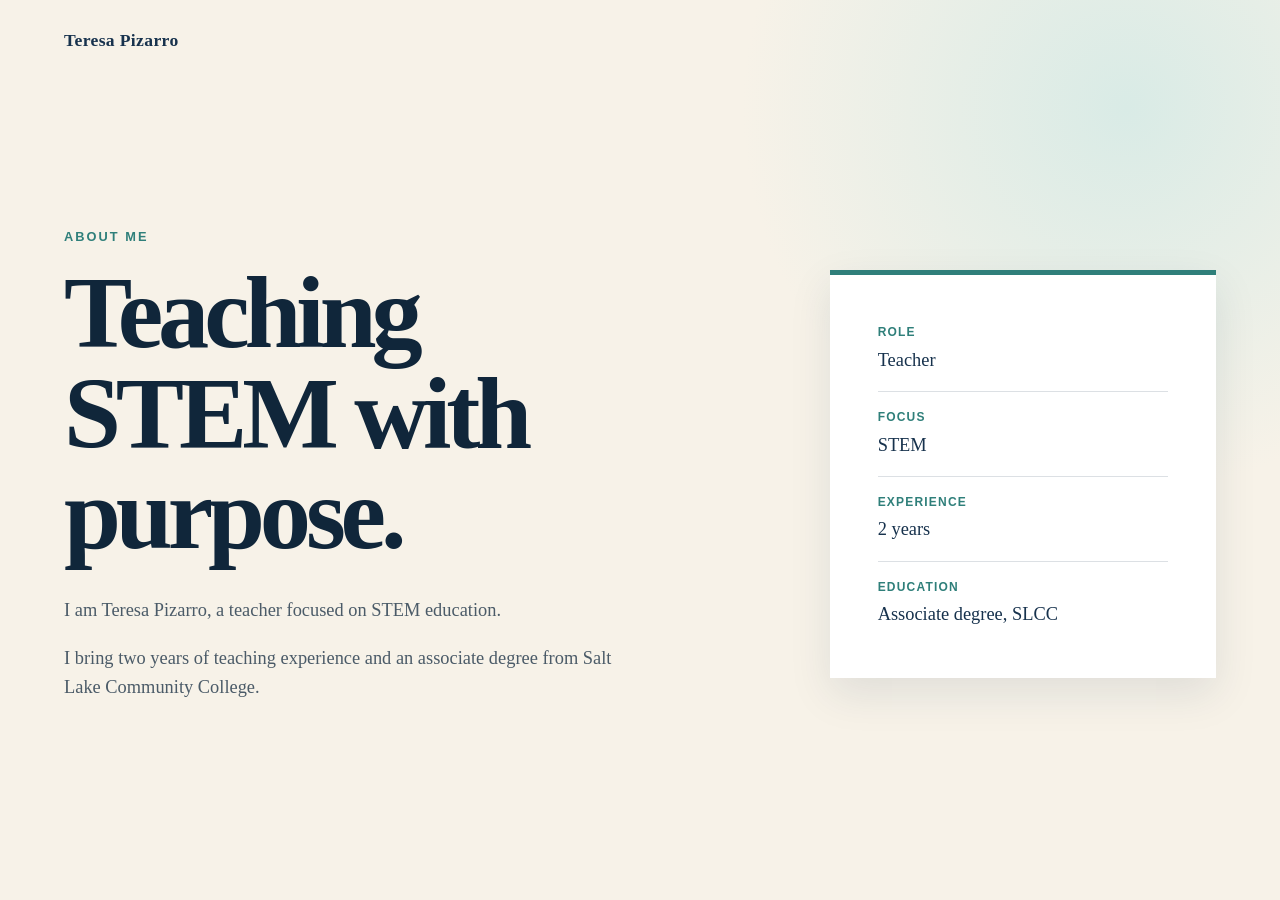
==== index.html @ 5b79caf6 "Build teacher portfolio About section" ====
<!doctype html>
<html lang="en">
  <head>
    <meta charset="utf-8" />
    <meta name="viewport" content="width=device-width, initial-scale=1" />
    <meta
      name="description"
      content="About Teresa Pizarro, a teacher focused on STEM education."
    />
    <title>Teresa Pizarro | Teacher</title>
    <link rel="stylesheet" href="style.css" />
  </head>
  <body>
    <header class="site-header">
      <a class="site-title" href="index.html">Teresa Pizarro</a>
    </header>

    <main>
      <section class="about-section" id="about" aria-labelledby="about-title">
        <div class="about-content">
          <p class="eyebrow">About me</p>
          <h1 id="about-title">Teaching STEM with purpose.</h1>
          <p class="about-introduction">
            I am Teresa Pizarro, a teacher focused on STEM education.
          </p>
          <p>
            I bring two years of teaching experience and an associate degree
            from Salt Lake Community College.
          </p>
        </div>

        <aside class="about-details" aria-label="Professional details">
          <dl>
            <div>
              <dt>Role</dt>
              <dd>Teacher</dd>
            </div>
            <div>
              <dt>Focus</dt>
              <dd>STEM</dd>
            </div>
            <div>
              <dt>Experience</dt>
              <dd>2 years</dd>
            </div>
            <div>
              <dt>Education</dt>
              <dd>Associate degree, SLCC</dd>
            </div>
          </dl>
        </aside>
      </section>
    </main>
  </body>
</html>
---- style.css ----
:root {
  color-scheme: light;
  --navy: #17324d;
  --navy-deep: #10263a;
  --cream: #f7f2e8;
  --teal: #2f7f7a;
  --teal-light: #d9ebe6;
  --ink-muted: #4b5b68;
  --white: #ffffff;
  font-family: Georgia, "Times New Roman", serif;
  line-height: 1.6;
  font-weight: 400;
  color: var(--navy);
  background: var(--cream);
}

* {
  box-sizing: border-box;
}

body {
  min-width: 320px;
  margin: 0;
  background:
    radial-gradient(circle at 88% 12%, var(--teal-light), transparent 24rem),
    var(--cream);
}

.site-header {
  display: flex;
  align-items: center;
  max-width: 76rem;
  min-height: 5rem;
  margin: 0 auto;
  padding: 1rem 2rem;
}

.site-title {
  color: var(--navy);
  font-size: 1.1rem;
  font-weight: 700;
  letter-spacing: 0.02em;
  text-decoration: none;
}

.site-title:focus-visible {
  outline: 0.2rem solid var(--teal);
  outline-offset: 0.35rem;
}

.about-section {
  display: grid;
  grid-template-columns: minmax(0, 1.4fr) minmax(16rem, 0.8fr);
  gap: clamp(2rem, 7vw, 7rem);
  align-items: center;
  max-width: 76rem;
  min-height: calc(100vh - 5rem);
  margin: 0 auto;
  padding: 5rem 2rem 7rem;
}

.about-content {
  max-width: 42rem;
}

.eyebrow {
  margin: 0 0 1rem;
  color: var(--teal);
  font-family: Arial, sans-serif;
  font-size: 0.8rem;
  font-weight: 700;
  letter-spacing: 0.16em;
  text-transform: uppercase;
}

h1 {
  max-width: 11ch;
  margin: 0;
  color: var(--navy-deep);
  font-size: clamp(3.2rem, 8vw, 6.5rem);
  line-height: 0.98;
  letter-spacing: -0.05em;
}

.about-content p:not(.eyebrow) {
  max-width: 36rem;
  color: var(--ink-muted);
  font-size: 1.15rem;
}

.about-content .about-introduction {
  margin-top: 2rem;
  color: var(--navy);
  font-size: 1.35rem;
}

.about-details {
  padding: clamp(1.5rem, 4vw, 3rem);
  border-top: 0.35rem solid var(--teal);
  background: var(--white);
  box-shadow: 0 1rem 2.5rem rgb(23 50 77 / 10%);
}

dl {
  margin: 0;
}

dl > div {
  padding: 1rem 0;
  border-bottom: 1px solid rgb(23 50 77 / 15%);
}

dl > div:first-child {
  padding-top: 0;
}

dl > div:last-child {
  padding-bottom: 0;
  border-bottom: 0;
}

dt {
  margin-bottom: 0.2rem;
  color: var(--teal);
  font-family: Arial, sans-serif;
  font-size: 0.75rem;
  font-weight: 700;
  letter-spacing: 0.1em;
  text-transform: uppercase;
}

dd {
  margin: 0;
  color: var(--navy);
  font-size: 1.15rem;
}

@media (max-width: 46rem) {
  .site-header {
    padding-inline: 1.25rem;
  }

  .about-section {
    grid-template-columns: 1fr;
    min-height: auto;
    padding: 4rem 1.25rem 5rem;
  }

  h1 {
    max-width: 12ch;
  }
}

@media (prefers-reduced-motion: reduce) {
  *,
  *::before,
  *::after {
    scroll-behavior: auto !important;
    transition-duration: 0.01ms !important;
    animation-duration: 0.01ms !important;
    animation-iteration-count: 1 !important;
  }
}
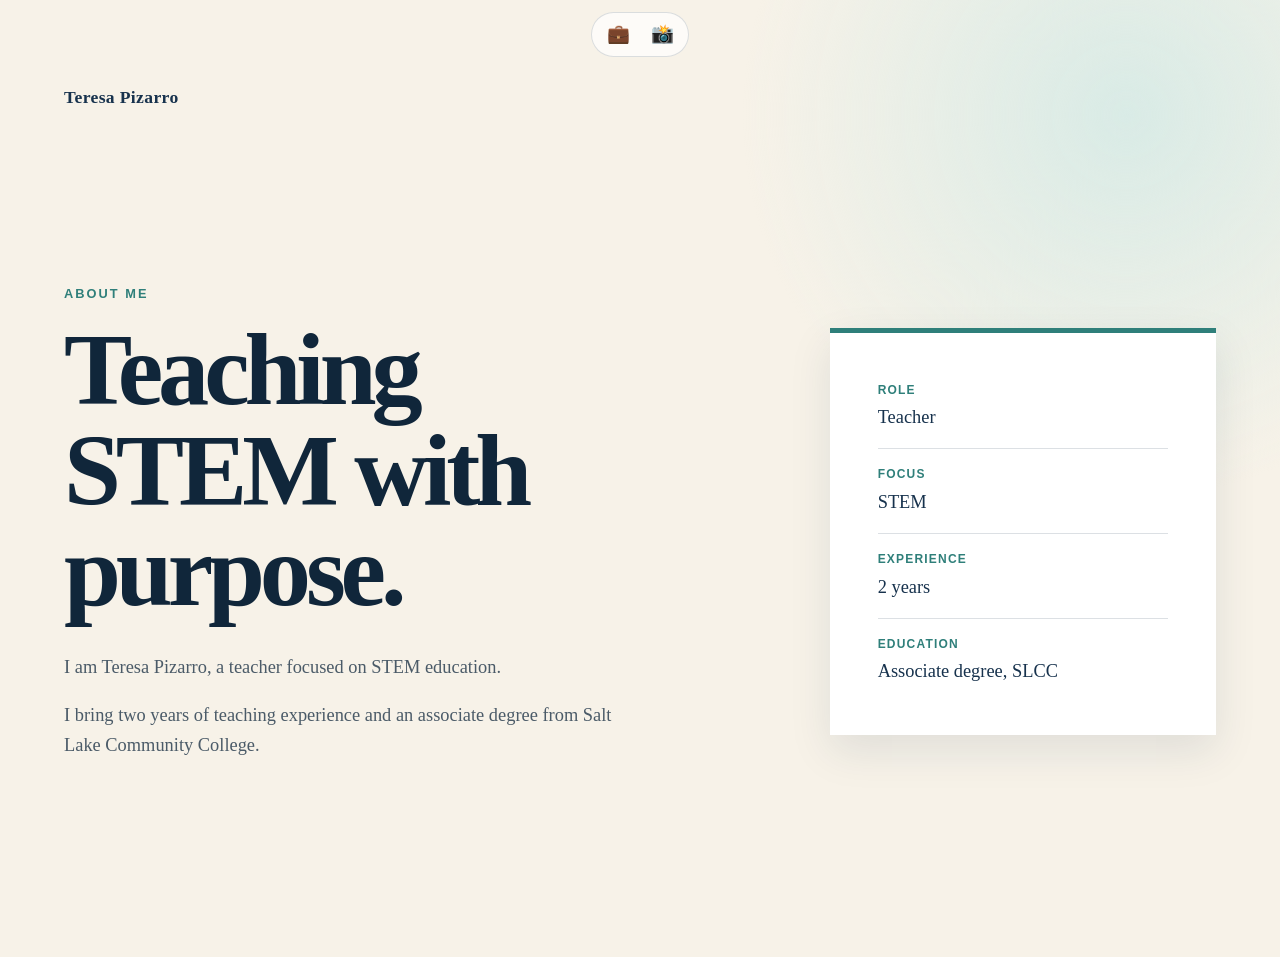
==== commit 7e50cfe9: "social carousel." ====
--- a/index.html
+++ b/index.html
@@ -11,6 +11,13 @@
     <link rel="stylesheet" href="style.css" />
   </head>
   <body>
+    <nav class="social-carousel" aria-label="Social media">
+      <ul>
+        <li><span role="img" aria-label="LinkedIn">💼</span></li>
+        <li><span role="img" aria-label="Instagram">📸</span></li>
+      </ul>
+    </nav>
+
     <header class="site-header">
       <a class="site-title" href="index.html">Teresa Pizarro</a>
     </header>
--- a/style.css
+++ b/style.css
@@ -24,6 +24,33 @@
   background:
     radial-gradient(circle at 88% 12%, var(--teal-light), transparent 24rem),
     var(--cream);
+}
+
+.social-carousel {
+  display: flex;
+  justify-content: center;
+  padding: 0.75rem 1rem 0;
+}
+
+.social-carousel ul {
+  display: flex;
+  gap: 0.75rem;
+  margin: 0;
+  padding: 0.35rem 0.65rem;
+  border: 1px solid rgb(23 50 77 / 15%);
+  border-radius: 999px;
+  background: rgb(255 255 255 / 70%);
+  list-style: none;
+}
+
+.social-carousel li {
+  display: grid;
+  width: 2rem;
+  height: 2rem;
+  place-items: center;
+  border-radius: 50%;
+  font-size: 1.15rem;
+  line-height: 1;
 }
 
 .site-header {
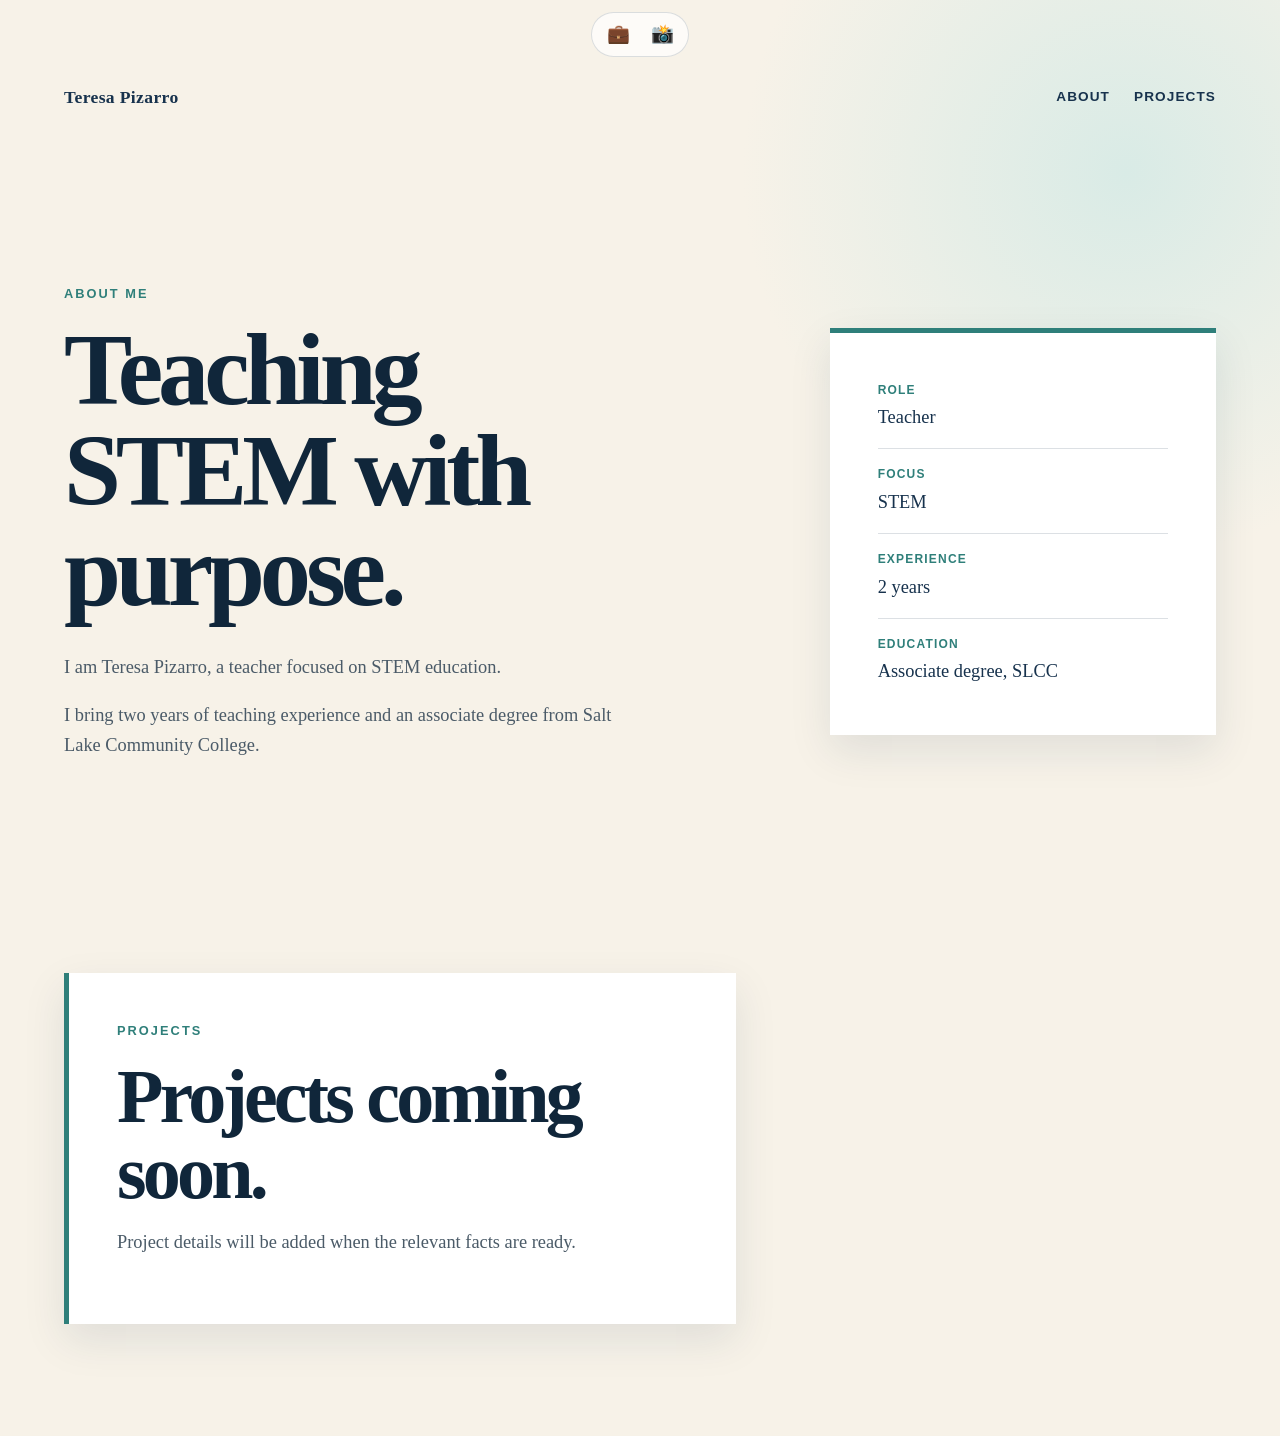
==== commit 0c66a775: "Add portfolio structure and roadmap" ====
--- a/index.html
+++ b/index.html
@@ -11,6 +11,8 @@
     <link rel="stylesheet" href="style.css" />
   </head>
   <body>
+    <a class="skip-link" href="#content">Skip to content</a>
+
     <nav class="social-carousel" aria-label="Social media">
       <ul>
         <li><span role="img" aria-label="LinkedIn">💼</span></li>
@@ -20,9 +22,15 @@
 
     <header class="site-header">
       <a class="site-title" href="index.html">Teresa Pizarro</a>
+      <nav class="primary-nav" aria-label="Primary navigation">
+        <ul>
+          <li><a href="#about">About</a></li>
+          <li><a href="#projects">Projects</a></li>
+        </ul>
+      </nav>
     </header>
 
-    <main>
+    <main id="content">
       <section class="about-section" id="about" aria-labelledby="about-title">
         <div class="about-content">
           <p class="eyebrow">About me</p>
@@ -57,6 +65,20 @@
           </dl>
         </aside>
       </section>
+
+      <section
+        class="projects-section"
+        id="projects"
+        aria-labelledby="projects-title"
+      >
+        <div class="projects-content">
+          <p class="eyebrow">Projects</p>
+          <h2 id="projects-title">Projects coming soon.</h2>
+          <p>
+            Project details will be added when the relevant facts are ready.
+          </p>
+        </div>
+      </section>
     </main>
   </body>
 </html>
--- a/style.css
+++ b/style.css
@@ -26,6 +26,26 @@
     var(--cream);
 }
 
+.skip-link {
+  position: absolute;
+  top: 0;
+  left: 1rem;
+  z-index: 1;
+  padding: 0.75rem 1rem;
+  color: var(--white);
+  background: var(--navy-deep);
+  font-family: Arial, sans-serif;
+  font-weight: 700;
+  text-decoration: none;
+  transform: translateY(-150%);
+}
+
+.skip-link:focus {
+  outline: 0.2rem solid var(--teal);
+  outline-offset: 0.2rem;
+  transform: translateY(1rem);
+}
+
 .social-carousel {
   display: flex;
   justify-content: center;
@@ -56,6 +76,8 @@
 .site-header {
   display: flex;
   align-items: center;
+  justify-content: space-between;
+  gap: 1.5rem;
   max-width: 76rem;
   min-height: 5rem;
   margin: 0 auto;
@@ -73,6 +95,35 @@
 .site-title:focus-visible {
   outline: 0.2rem solid var(--teal);
   outline-offset: 0.35rem;
+}
+
+.primary-nav ul {
+  display: flex;
+  gap: 1.5rem;
+  margin: 0;
+  padding: 0;
+  list-style: none;
+}
+
+.primary-nav a {
+  display: inline-block;
+  padding: 0.5rem 0;
+  color: var(--navy);
+  font-family: Arial, sans-serif;
+  font-size: 0.85rem;
+  font-weight: 700;
+  letter-spacing: 0.08em;
+  text-decoration: none;
+  text-transform: uppercase;
+}
+
+.primary-nav a:hover {
+  color: var(--teal);
+}
+
+.primary-nav a:focus-visible {
+  outline: 0.2rem solid var(--teal);
+  outline-offset: 0.2rem;
 }
 
 .about-section {
@@ -109,6 +160,15 @@
   letter-spacing: -0.05em;
 }
 
+h2 {
+  max-width: 16ch;
+  margin: 0;
+  color: var(--navy-deep);
+  font-size: clamp(2.5rem, 6vw, 4.75rem);
+  line-height: 1;
+  letter-spacing: -0.05em;
+}
+
 .about-content p:not(.eyebrow) {
   max-width: 36rem;
   color: var(--ink-muted);
@@ -162,6 +222,26 @@
   font-size: 1.15rem;
 }
 
+.projects-section {
+  max-width: 76rem;
+  margin: 0 auto;
+  padding: 1rem 2rem 7rem;
+}
+
+.projects-content {
+  max-width: 42rem;
+  padding: clamp(1.5rem, 4vw, 3rem);
+  border-left: 0.35rem solid var(--teal);
+  background: var(--white);
+  box-shadow: 0 1rem 2.5rem rgb(23 50 77 / 10%);
+}
+
+.projects-content p:not(.eyebrow) {
+  max-width: 34rem;
+  color: var(--ink-muted);
+  font-size: 1.15rem;
+}
+
 @media (max-width: 46rem) {
   .site-header {
     padding-inline: 1.25rem;
@@ -171,6 +251,10 @@
     grid-template-columns: 1fr;
     min-height: auto;
     padding: 4rem 1.25rem 5rem;
+  }
+
+  .projects-section {
+    padding: 1rem 1.25rem 5rem;
   }
 
   h1 {
